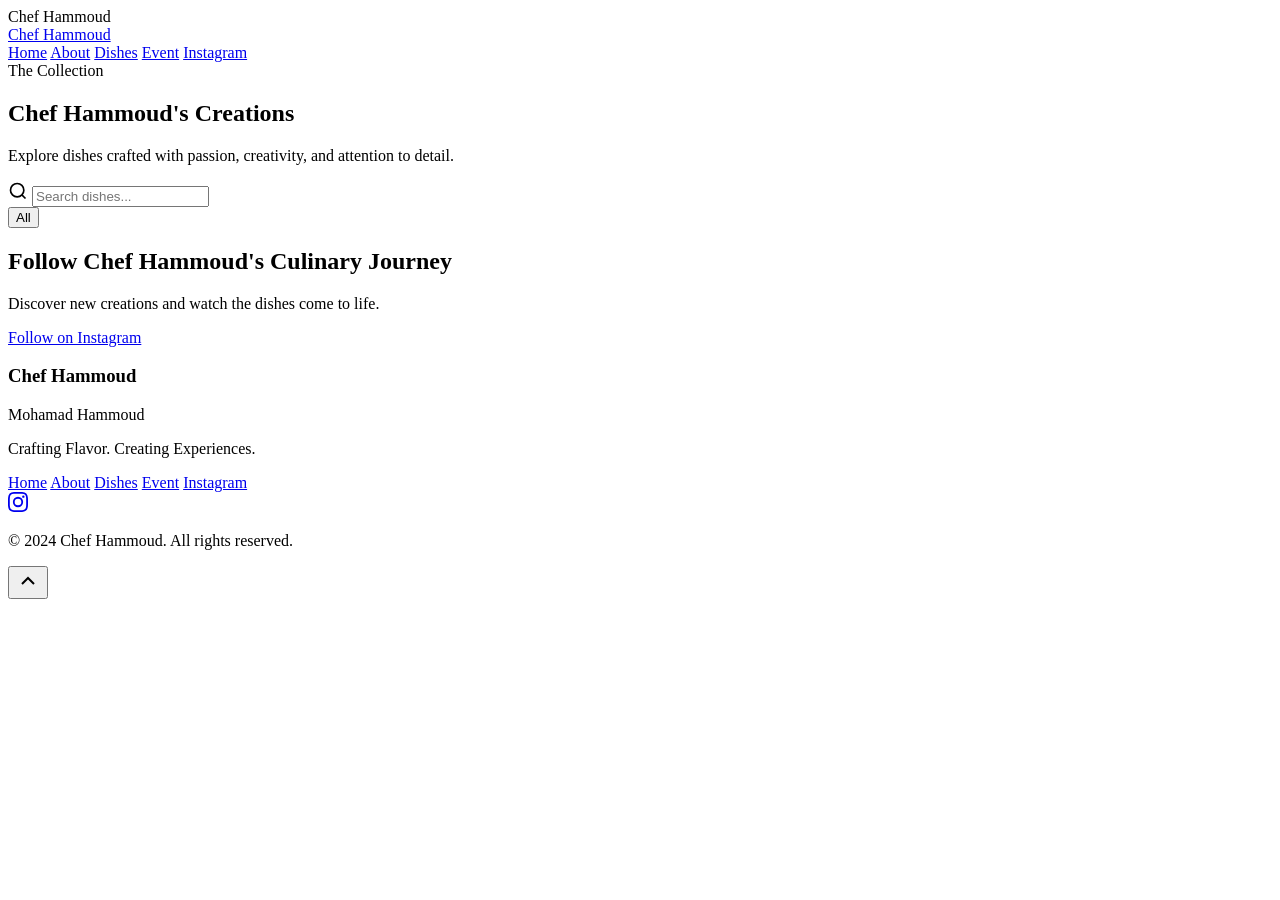
==== dishes.html @ 19f7e89e "Add files via upload" ====
<!DOCTYPE html>
<html lang="en">
<head>
    <meta charset="utf-8">
    <meta name="viewport" content="width=device-width, initial-scale=1.0">
    <title>Dishes | Chef Hammoud</title>
    <meta name="description" content="Explore the culinary creations of Chef Mohamad Hammoud. Dishes crafted with passion, creativity, and attention to detail.">
    
    <!-- Google Fonts -->
    <link rel="preconnect" href="https://fonts.googleapis.com">
    <link rel="preconnect" href="https://fonts.gstatic.com" crossorigin>
    <link href="https://fonts.googleapis.com/css2?family=Inter:wght@300;400;500;600&family=Playfair+Display:wght@400;500;600;700&display=swap" rel="stylesheet">
    
    <!-- Stylesheet -->
    <link rel="stylesheet" href="css/style.css">
</head>
<body data-page="dishes">

    <!-- Loading Screen -->
    <div class="loading-screen" id="loading-screen">
        <div class="loader">
            <span class="loader-text">Chef Hammoud</span>
            <div class="loader-line"></div>
        </div>
    </div>

    <!-- Navigation -->
    <nav class="navbar" id="navbar">
        <div class="nav-container">
            <a href="index.html" class="nav-logo">Chef Hammoud</a>
            <div class="nav-menu" id="nav-menu">
                <a href="index.html" class="nav-link">Home</a>
                <a href="index.html#about" class="nav-link">About</a>
                <a href="dishes.html" class="nav-link active">Dishes</a>
                <a href="index.html#event" class="nav-link">Event</a>
                <a href="https://instagram.com/chef_hammoud" target="_blank" rel="noopener noreferrer" class="nav-link">Instagram</a>
            </div>
            <div class="hamburger" id="hamburger" aria-label="Toggle Navigation">
                <span></span>
                <span></span>
                <span></span>
            </div>
        </div>
    </nav>

    <!-- Dishes Hero -->
    <section class="dishes-hero" style="background-image: url('images/dish2.jpg')">
        <div class="hero-overlay"></div>
        <div class="hero-content">
            <span class="hero-label reveal">The Collection</span>
            <h1 class="hero-title reveal delay-1">Chef Hammoud's Creations</h1>
            <p class="hero-subtitle reveal delay-2">Explore dishes crafted with passion, creativity, and attention to detail.</p>
        </div>
    </section>

    <!-- Search + Filter + Dishes Grid -->
    <section class="section dishes-page-section">
        <div class="container">
            <!-- Search -->
            <div class="search-container reveal">
                <div class="search-wrapper">
                    <svg class="search-icon" viewBox="0 0 24 24" width="20" height="20" fill="none" stroke="currentColor" stroke-width="2" aria-hidden="true">
                        <circle cx="11" cy="11" r="8"/>
                        <path d="m21 21-4.35-4.35"/>
                    </svg>
                    <input type="text" class="search-input" id="dishes-search" placeholder="Search dishes..." autocomplete="off">
                </div>
                <div class="search-results" id="dishes-search-results"></div>
            </div>

            <!-- Category Filters -->
            <div class="category-filters reveal" id="category-filters">
                <button class="filter-btn active" data-category="all">All</button>
                <!-- Other filter buttons generated by JS based on available categories -->
            </div>

            <!-- Dishes Grid -->
            <div class="dishes-grid" id="all-dishes-grid">
                <!-- Dynamically generated by JS -->
            </div>

            <!-- No Results -->
            <div class="no-results" id="no-results" style="display: none;">
                <h3>No dishes found</h3>
                <p>Try a different search term or category.</p>
            </div>
        </div>
    </section>

    <!-- CTA Section -->
    <section class="section cta-section">
        <div class="container">
            <div class="cta-banner reveal">
                <h2 class="cta-title">Follow Chef Hammoud's Culinary Journey</h2>
                <p class="cta-subtitle">Discover new creations and watch the dishes come to life.</p>
                <a href="https://instagram.com/chef_hammoud" target="_blank" rel="noopener noreferrer" class="btn btn-dark">Follow on Instagram</a>
            </div>
        </div>
    </section>

    <!-- Footer -->
    <footer class="footer">
        <div class="container">
            <div class="footer-content">
                <div class="footer-brand">
                    <h3 class="footer-logo">Chef Hammoud</h3>
                    <p class="footer-name">Mohamad Hammoud</p>
                    <p class="footer-tagline">Crafting Flavor. Creating Experiences.</p>
                </div>
                <nav class="footer-nav">
                    <a href="index.html">Home</a>
                    <a href="index.html#about">About</a>
                    <a href="dishes.html">Dishes</a>
                    <a href="index.html#event">Event</a>
                    <a href="https://instagram.com/chef_hammoud" target="_blank" rel="noopener noreferrer">Instagram</a>
                </nav>
                <div class="footer-social">
                    <a href="https://instagram.com/chef_hammoud" target="_blank" rel="noopener noreferrer" class="social-link" aria-label="Instagram">
                        <svg viewBox="0 0 24 24" width="20" height="20" fill="currentColor"><path d="M12 2.163c3.204 0 3.584.012 4.85.07 3.252.148 4.771 1.691 4.919 4.919.058 1.265.069 1.645.069 4.849 0 3.205-.012 3.584-.069 4.849-.149 3.225-1.664 4.771-4.919 4.919-1.266.058-1.644.07-4.85.07-3.204 0-3.584-.012-4.849-.07-3.26-.149-4.771-1.699-4.919-4.92-.058-1.265-.07-1.644-.07-4.849 0-3.204.013-3.583.07-4.849.149-3.227 1.664-4.771 4.919-4.919 1.266-.057 1.645-.069 4.849-.069zM12 0C8.741 0 8.333.014 7.053.072 2.695.272.273 2.69.073 7.052.014 8.333 0 8.741 0 12c0 3.259.014 3.668.072 4.948.2 4.358 2.618 6.78 6.98 6.98C8.333 23.986 8.741 24 12 24c3.259 0 3.668-.014 4.948-.072 4.354-.2 6.782-2.618 6.979-6.98.059-1.28.073-1.689.073-4.948 0-3.259-.014-3.667-.072-4.947-.196-4.354-2.617-6.78-6.979-6.98C15.668.014 15.259 0 12 0zm0 5.838a6.162 6.162 0 100 12.324 6.162 6.162 0 000-12.324zM12 16a4 4 0 110-8 4 4 0 010 8zm6.406-11.845a1.44 1.44 0 100 2.881 1.44 1.44 0 000-2.881z"/></svg>
                    </a>
                </div>
            </div>
            <div class="footer-bottom">
                <p>&copy; 2024 Chef Hammoud. All rights reserved.</p>
            </div>
        </div>
    </footer>

    <!-- Back to Top -->
    <button class="back-to-top" id="back-to-top" aria-label="Back to top">
        <svg viewBox="0 0 24 24" width="24" height="24" fill="none" stroke="currentColor" stroke-width="2"><path d="M18 15l-6-6-6 6"/></svg>
    </button>

    <script src="js/script.js"></script>
</body>
</html>
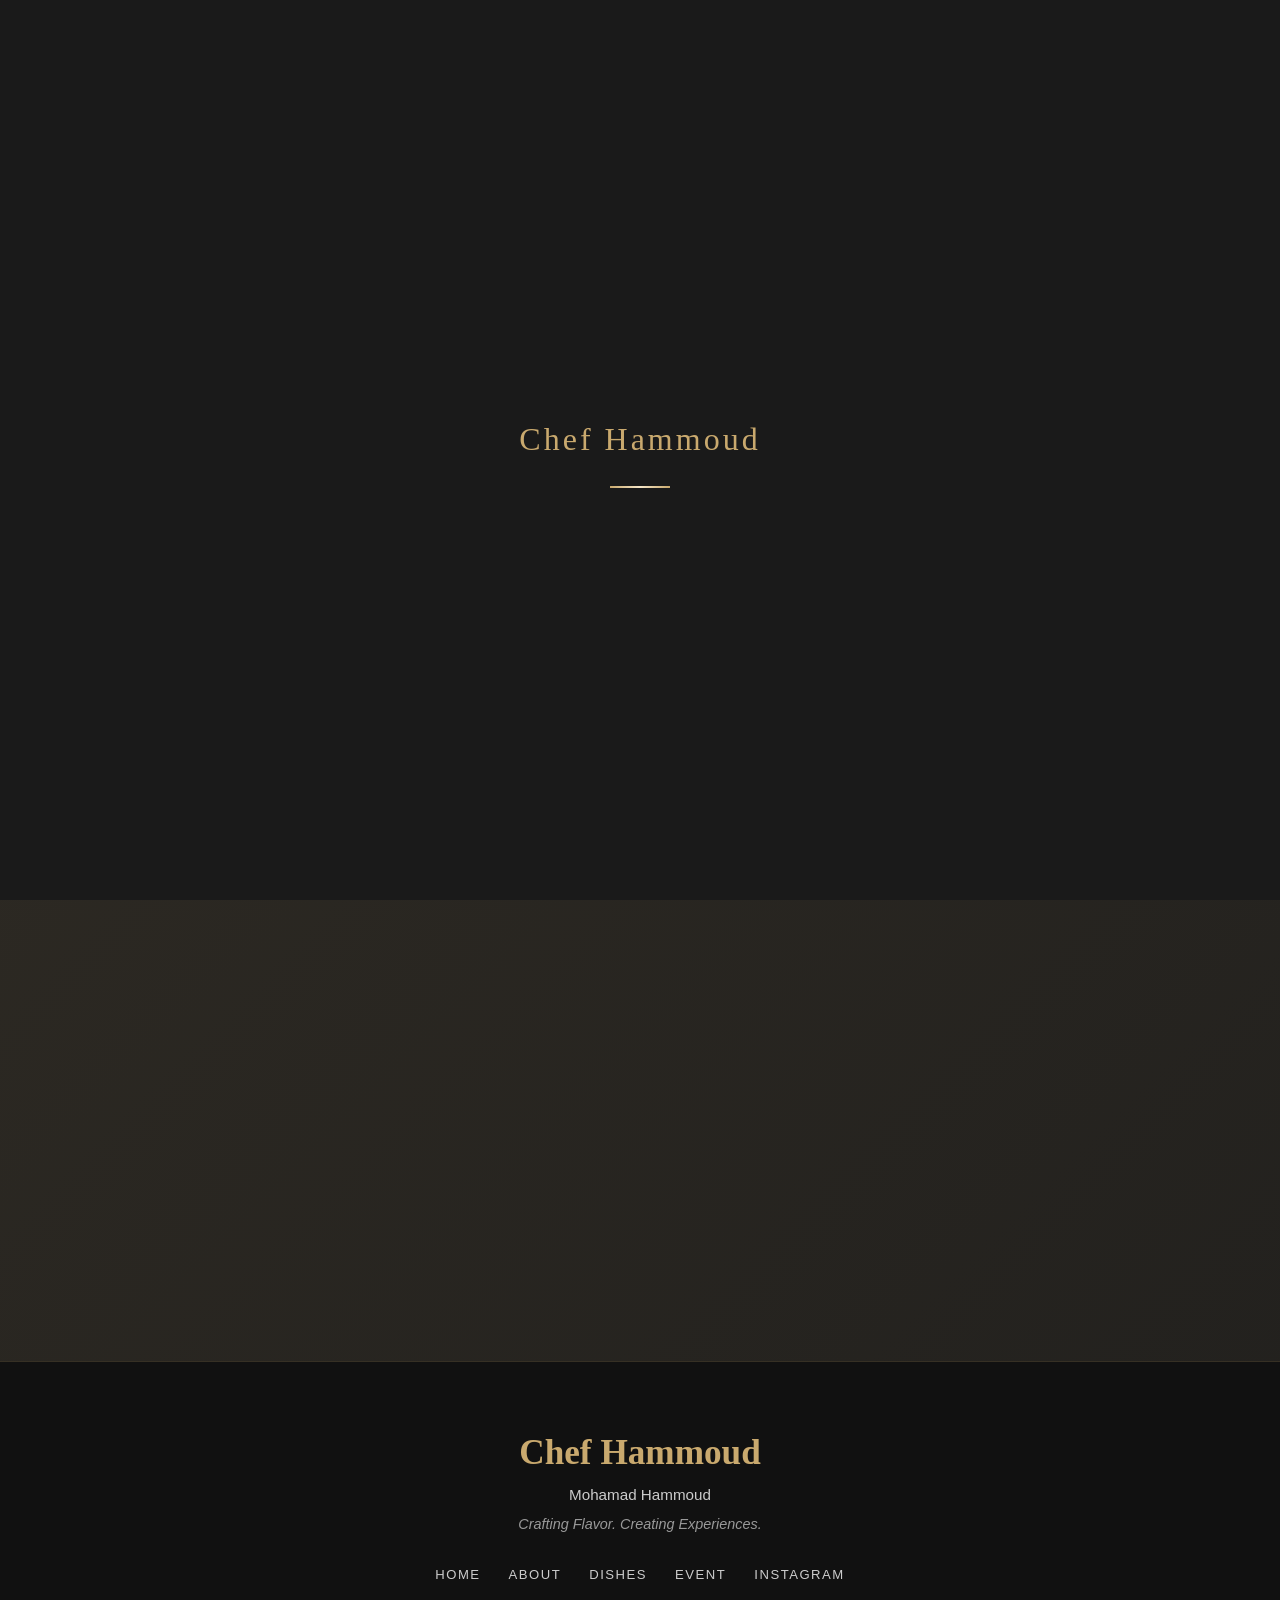
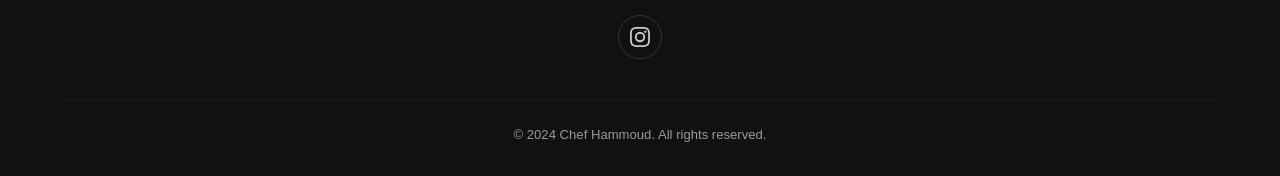
==== commit f685ac77: "Update dishes.html" ====
--- a/dishes.html
+++ b/dishes.html
@@ -12,7 +12,7 @@
     <link href="https://fonts.googleapis.com/css2?family=Inter:wght@300;400;500;600&family=Playfair+Display:wght@400;500;600;700&display=swap" rel="stylesheet">
     
     <!-- Stylesheet -->
-    <link rel="stylesheet" href="css/style.css">
+    <link rel="stylesheet" href="style.css">
 </head>
 <body data-page="dishes">
 
--- a/style.css
+++ b/style.css
@@ -0,0 +1,1733 @@
+/* ==========================================================================
+   Chef Hammoud — Premium Personal Chef Website
+   ========================================================================== */
+
+/* --------------------------------------------------------------------------
+   0. Custom Properties
+   -------------------------------------------------------------------------- */
+:root {
+  --color-primary-dark: #1a1a1a;
+  --color-secondary-dark: #2d2d2d;
+  --color-darker: #111111;
+  --color-accent-gold: #c9a96e;
+  --color-accent-gold-hover: #d4b87a;
+  --color-light-gold: #f5e6c8;
+  --color-white: #ffffff;
+  --color-off-white: #f8f5f0;
+  --color-text-gray: #999999;
+  --color-light-text: #cccccc;
+  --font-heading: 'Playfair Display', Georgia, serif;
+  --font-body: 'Inter', -apple-system, sans-serif;
+  --transition-fast: 0.3s ease;
+  --transition-medium: 0.4s ease;
+  --transition-slow: 0.6s cubic-bezier(0.25, 1, 0.5, 1);
+  --transition-bounce: 0.5s cubic-bezier(0.68, -0.55, 0.265, 1.55);
+  --shadow-sm: 0 4px 6px rgba(0, 0, 0, 0.3);
+  --shadow-md: 0 10px 25px rgba(0, 0, 0, 0.4);
+  --shadow-lg: 0 20px 40px rgba(0, 0, 0, 0.6);
+  --shadow-gold: 0 0 20px rgba(201, 169, 110, 0.25);
+  --shadow-gold-hover: 0 0 30px rgba(201, 169, 110, 0.4);
+  --container-width: 1200px;
+  --header-height: 90px;
+  --border-radius-sm: 8px;
+  --border-radius-md: 16px;
+  --border-radius-lg: 24px;
+  --z-dropdown: 100;
+  --z-header: 1000;
+  --z-modal: 2000;
+  --z-loader: 9999;
+}
+
+/* --------------------------------------------------------------------------
+   1. Reset & Base
+   -------------------------------------------------------------------------- */
+*, *::before, *::after {
+  box-sizing: border-box;
+  margin: 0;
+  padding: 0;
+}
+
+html {
+  scroll-behavior: smooth;
+  font-size: 16px;
+}
+
+body {
+  font-family: var(--font-body);
+  background-color: var(--color-primary-dark);
+  color: var(--color-light-text);
+  line-height: 1.7;
+  overflow-x: hidden;
+  -webkit-font-smoothing: antialiased;
+  -moz-osx-font-smoothing: grayscale;
+}
+
+body.modal-open {
+  overflow: hidden;
+}
+
+::-webkit-scrollbar { width: 8px; }
+::-webkit-scrollbar-track { background: var(--color-primary-dark); }
+::-webkit-scrollbar-thumb { background: var(--color-accent-gold); border-radius: 4px; }
+::-webkit-scrollbar-thumb:hover { background: var(--color-accent-gold-hover); }
+
+::selection {
+  background-color: var(--color-accent-gold);
+  color: var(--color-primary-dark);
+}
+
+h1, h2, h3, h4, h5, h6 {
+  font-family: var(--font-heading);
+  color: var(--color-white);
+  font-weight: 600;
+  line-height: 1.2;
+}
+
+a {
+  text-decoration: none;
+  color: inherit;
+  transition: color var(--transition-fast);
+}
+
+img {
+  max-width: 100%;
+  height: auto;
+  display: block;
+}
+
+button {
+  cursor: pointer;
+  border: none;
+  background: none;
+  font-family: inherit;
+}
+
+ul { list-style: none; }
+
+/* --------------------------------------------------------------------------
+   2. Utility
+   -------------------------------------------------------------------------- */
+.container {
+  width: 100%;
+  max-width: var(--container-width);
+  margin: 0 auto;
+  padding: 0 24px;
+}
+
+.text-center { text-align: center; }
+.gold-text { color: var(--color-accent-gold) !important; }
+
+/* --------------------------------------------------------------------------
+   3. Loading Screen
+   -------------------------------------------------------------------------- */
+.loading-screen {
+  position: fixed;
+  inset: 0;
+  background-color: var(--color-primary-dark);
+  z-index: var(--z-loader);
+  display: flex;
+  justify-content: center;
+  align-items: center;
+  flex-direction: column;
+  transition: opacity 0.6s ease, visibility 0.6s ease;
+}
+
+body.loaded .loading-screen {
+  opacity: 0;
+  visibility: hidden;
+  pointer-events: none;
+}
+
+.loader {
+  text-align: center;
+}
+
+.loader-text {
+  font-family: var(--font-heading);
+  font-size: 2rem;
+  color: var(--color-accent-gold);
+  letter-spacing: 3px;
+  display: block;
+  margin-bottom: 20px;
+  animation: fadeIn 1s ease;
+}
+
+.loader-line {
+  width: 60px;
+  height: 2px;
+  background: var(--color-accent-gold);
+  margin: 0 auto;
+  position: relative;
+  overflow: hidden;
+}
+
+.loader-line::after {
+  content: '';
+  position: absolute;
+  inset: 0;
+  background: linear-gradient(90deg, transparent, var(--color-light-gold), transparent);
+  animation: shimmer 1.5s ease infinite;
+}
+
+/* --------------------------------------------------------------------------
+   4. Buttons
+   -------------------------------------------------------------------------- */
+.btn {
+  display: inline-flex;
+  align-items: center;
+  justify-content: center;
+  padding: 15px 36px;
+  font-size: 0.85rem;
+  font-weight: 600;
+  letter-spacing: 1.5px;
+  text-transform: uppercase;
+  border-radius: 4px;
+  transition: all var(--transition-fast);
+  position: relative;
+  cursor: pointer;
+  border: none;
+}
+
+.btn-primary {
+  background-color: var(--color-accent-gold);
+  color: var(--color-primary-dark);
+}
+.btn-primary:hover {
+  background-color: var(--color-accent-gold-hover);
+  transform: translateY(-3px);
+  box-shadow: var(--shadow-gold-hover);
+}
+
+.btn-secondary {
+  background-color: transparent;
+  color: var(--color-accent-gold);
+  border: 1.5px solid var(--color-accent-gold);
+}
+.btn-secondary:hover {
+  background-color: var(--color-accent-gold);
+  color: var(--color-primary-dark);
+  transform: translateY(-3px);
+  box-shadow: var(--shadow-gold-hover);
+}
+
+.btn-dark {
+  background-color: var(--color-primary-dark);
+  color: var(--color-accent-gold);
+  border: 1px solid var(--color-accent-gold);
+}
+.btn-dark:hover {
+  background-color: var(--color-accent-gold);
+  color: var(--color-primary-dark);
+  transform: translateY(-3px);
+}
+
+.btn-large {
+  padding: 18px 44px;
+  font-size: 0.9rem;
+}
+
+.btn-event {
+  background-color: var(--color-accent-gold);
+  color: var(--color-primary-dark);
+  padding: 18px 48px;
+  font-size: 0.95rem;
+  font-weight: 700;
+  letter-spacing: 2px;
+  animation: glowPulse 3s infinite;
+}
+.btn-event:hover {
+  background-color: var(--color-light-gold);
+  transform: translateY(-3px) scale(1.02);
+}
+
+.btn-view-dish {
+  background: transparent;
+  color: var(--color-accent-gold);
+  border: 1px solid rgba(201, 169, 110, 0.3);
+  padding: 10px 24px;
+  font-size: 0.8rem;
+  font-weight: 500;
+  letter-spacing: 1px;
+  text-transform: uppercase;
+  border-radius: 4px;
+  cursor: pointer;
+  transition: all var(--transition-fast);
+  font-family: var(--font-body);
+}
+.btn-view-dish:hover {
+  background: var(--color-accent-gold);
+  color: var(--color-primary-dark);
+  border-color: var(--color-accent-gold);
+}
+
+.btn-instagram-reel {
+  display: inline-flex;
+  align-items: center;
+  gap: 10px;
+  background: linear-gradient(45deg, #f09433 0%, #e6683c 25%, #dc2743 50%, #cc2366 75%, #bc1888 100%);
+  color: var(--color-white);
+  padding: 16px 32px;
+  font-size: 0.9rem;
+  font-weight: 600;
+  letter-spacing: 1px;
+  text-transform: uppercase;
+  border-radius: 6px;
+  transition: all var(--transition-fast);
+  text-decoration: none;
+}
+.btn-instagram-reel:hover {
+  transform: translateY(-3px);
+  box-shadow: 0 8px 25px rgba(220, 39, 67, 0.4);
+  color: var(--color-white);
+}
+.btn-instagram-reel svg {
+  flex-shrink: 0;
+}
+
+/* --------------------------------------------------------------------------
+   5. Navigation
+   -------------------------------------------------------------------------- */
+.navbar {
+  position: fixed;
+  top: 0;
+  left: 0;
+  width: 100%;
+  height: var(--header-height);
+  z-index: var(--z-header);
+  display: flex;
+  align-items: center;
+  background-color: transparent;
+  transition: all var(--transition-fast);
+}
+
+.navbar.scrolled {
+  background-color: rgba(26, 26, 26, 0.95);
+  backdrop-filter: blur(12px);
+  -webkit-backdrop-filter: blur(12px);
+  box-shadow: 0 2px 20px rgba(0, 0, 0, 0.3);
+  height: 75px;
+}
+
+.nav-container {
+  width: 100%;
+  max-width: var(--container-width);
+  margin: 0 auto;
+  padding: 0 24px;
+  display: flex;
+  justify-content: space-between;
+  align-items: center;
+}
+
+.nav-logo {
+  font-family: var(--font-heading);
+  font-size: 1.6rem;
+  color: var(--color-accent-gold);
+  font-weight: 700;
+  letter-spacing: 1px;
+  white-space: nowrap;
+}
+
+.nav-menu {
+  display: flex;
+  gap: 32px;
+  align-items: center;
+}
+
+.nav-link {
+  color: var(--color-white);
+  font-size: 0.82rem;
+  text-transform: uppercase;
+  letter-spacing: 2px;
+  font-weight: 500;
+  position: relative;
+  padding: 4px 0;
+}
+
+.nav-link::after {
+  content: '';
+  position: absolute;
+  bottom: -2px;
+  left: 0;
+  width: 0;
+  height: 2px;
+  background-color: var(--color-accent-gold);
+  transition: width var(--transition-fast);
+}
+
+.nav-link:hover::after,
+.nav-link.active::after {
+  width: 100%;
+}
+
+.nav-link:hover,
+.nav-link.active {
+  color: var(--color-accent-gold);
+}
+
+/* Hamburger */
+.hamburger {
+  display: none;
+  flex-direction: column;
+  justify-content: space-between;
+  width: 28px;
+  height: 20px;
+  cursor: pointer;
+  z-index: calc(var(--z-header) + 2);
+}
+
+.hamburger span {
+  display: block;
+  height: 2px;
+  width: 100%;
+  background-color: var(--color-white);
+  transition: all var(--transition-fast);
+  border-radius: 2px;
+}
+
+.hamburger.active span:nth-child(1) {
+  transform: translateY(9px) rotate(45deg);
+  background-color: var(--color-accent-gold);
+}
+.hamburger.active span:nth-child(2) {
+  opacity: 0;
+  transform: scaleX(0);
+}
+.hamburger.active span:nth-child(3) {
+  transform: translateY(-9px) rotate(-45deg);
+  background-color: var(--color-accent-gold);
+}
+
+/* Mobile menu */
+.nav-menu.active {
+  display: flex;
+}
+
+/* --------------------------------------------------------------------------
+   6. Hero Section
+   -------------------------------------------------------------------------- */
+.hero,
+.dishes-hero {
+  position: relative;
+  display: flex;
+  align-items: center;
+  justify-content: center;
+  text-align: center;
+  background-size: cover;
+  background-position: center;
+  overflow: hidden;
+}
+
+.hero {
+  height: 100vh;
+  min-height: 650px;
+}
+
+.dishes-hero {
+  height: 55vh;
+  min-height: 400px;
+}
+
+.hero-overlay {
+  position: absolute;
+  inset: 0;
+  background: linear-gradient(
+    to bottom,
+    rgba(0, 0, 0, 0.45) 0%,
+    rgba(0, 0, 0, 0.55) 50%,
+    rgba(0, 0, 0, 0.8) 100%
+  );
+  z-index: 1;
+}
+
+.hero-content {
+  position: relative;
+  z-index: 2;
+  max-width: 820px;
+  padding: 0 24px;
+}
+
+.hero-label {
+  display: block;
+  color: var(--color-accent-gold);
+  font-size: 0.9rem;
+  text-transform: uppercase;
+  letter-spacing: 4px;
+  font-weight: 500;
+  margin-bottom: 16px;
+}
+
+.hero-title {
+  font-size: clamp(2.8rem, 7vw, 5.5rem);
+  color: var(--color-accent-gold);
+  letter-spacing: 4px;
+  margin-bottom: 12px;
+  text-transform: uppercase;
+  line-height: 1.1;
+}
+
+.hero-subtitle {
+  font-size: clamp(1.1rem, 2.5vw, 1.6rem);
+  color: rgba(255, 255, 255, 0.9);
+  margin-bottom: 12px;
+  font-weight: 300;
+  letter-spacing: 1px;
+}
+
+.hero-divider {
+  width: 60px;
+  height: 2px;
+  background: var(--color-accent-gold);
+  margin: 20px auto;
+}
+
+.hero-tagline {
+  font-family: var(--font-heading);
+  font-style: italic;
+  color: var(--color-light-gold);
+  font-size: 1.15rem;
+  margin-bottom: 16px;
+  opacity: 1;
+  transition: opacity 0.5s ease;
+}
+
+.hero-tagline.fade-out {
+  opacity: 0;
+}
+
+.hero-description {
+  color: rgba(255, 255, 255, 0.7);
+  margin-bottom: 36px;
+  font-size: 1rem;
+  max-width: 560px;
+  margin-left: auto;
+  margin-right: auto;
+  line-height: 1.8;
+}
+
+.hero-buttons {
+  display: flex;
+  gap: 20px;
+  justify-content: center;
+  flex-wrap: wrap;
+}
+
+/* Scroll Indicator */
+.scroll-indicator {
+  position: absolute;
+  bottom: 36px;
+  left: 50%;
+  transform: translateX(-50%);
+  z-index: 2;
+  text-align: center;
+  color: rgba(255, 255, 255, 0.6);
+  animation: bounce 2.5s infinite;
+}
+
+.scroll-indicator span {
+  display: block;
+  font-size: 0.7rem;
+  text-transform: uppercase;
+  letter-spacing: 3px;
+  margin-bottom: 8px;
+}
+
+.scroll-arrow {
+  width: 20px;
+  height: 20px;
+  margin: 0 auto;
+  border-right: 2px solid var(--color-accent-gold);
+  border-bottom: 2px solid var(--color-accent-gold);
+  transform: rotate(45deg);
+}
+
+/* --------------------------------------------------------------------------
+   7. Sections
+   -------------------------------------------------------------------------- */
+.section {
+  padding: 100px 0;
+  position: relative;
+}
+
+.section-header {
+  text-align: center;
+  margin-bottom: 60px;
+}
+
+.section-label {
+  display: block;
+  color: var(--color-accent-gold);
+  font-size: 0.82rem;
+  text-transform: uppercase;
+  letter-spacing: 3px;
+  font-weight: 600;
+  margin-bottom: 16px;
+}
+
+.section-title {
+  font-size: clamp(2.2rem, 4.5vw, 3.2rem);
+  color: var(--color-white);
+  margin-bottom: 16px;
+}
+
+.section-title.left-align {
+  text-align: left;
+}
+
+.section-subtitle {
+  color: var(--color-text-gray);
+  font-size: 1.05rem;
+  max-width: 550px;
+  margin: 0 auto;
+  line-height: 1.7;
+}
+
+.section-divider {
+  width: 50px;
+  height: 2px;
+  background: var(--color-accent-gold);
+  margin: 24px auto 0;
+}
+
+.section-cta {
+  text-align: center;
+  margin-top: 60px;
+}
+
+.section-cta .cta-text {
+  color: var(--color-text-gray);
+  font-size: 1.1rem;
+  margin-bottom: 24px;
+  font-style: italic;
+}
+
+/* --------------------------------------------------------------------------
+   8. Dish Cards
+   -------------------------------------------------------------------------- */
+.dishes-grid {
+  display: grid;
+  grid-template-columns: repeat(3, 1fr);
+  gap: 32px;
+  transition: opacity 0.3s ease;
+}
+
+.dish-card {
+  background-color: var(--color-secondary-dark);
+  border-radius: var(--border-radius-md);
+  overflow: hidden;
+  box-shadow: var(--shadow-sm);
+  transition: transform var(--transition-slow), box-shadow var(--transition-slow);
+  cursor: pointer;
+  position: relative;
+}
+
+.dish-card::after {
+  content: '';
+  position: absolute;
+  inset: 0;
+  border: 1px solid transparent;
+  border-radius: var(--border-radius-md);
+  transition: border-color var(--transition-medium);
+  pointer-events: none;
+}
+
+.dish-card:hover {
+  transform: translateY(-10px);
+  box-shadow: var(--shadow-md);
+}
+
+.dish-card:hover::after {
+  border-color: rgba(201, 169, 110, 0.3);
+}
+
+.dish-card-image {
+  position: relative;
+  aspect-ratio: 4 / 3;
+  overflow: hidden;
+}
+
+.dish-card-image img {
+  width: 100%;
+  height: 100%;
+  object-fit: cover;
+  transition: transform 0.7s ease;
+}
+
+.dish-card:hover .dish-card-image img {
+  transform: scale(1.12);
+}
+
+.dish-card-overlay {
+  position: absolute;
+  inset: 0;
+  background: linear-gradient(to top, rgba(0, 0, 0, 0.85) 0%, transparent 60%);
+  display: flex;
+  align-items: flex-end;
+  justify-content: center;
+  padding-bottom: 28px;
+  opacity: 0;
+  transition: opacity var(--transition-medium);
+}
+
+.dish-card:hover .dish-card-overlay {
+  opacity: 1;
+}
+
+.overlay-text {
+  color: var(--color-white);
+  font-family: var(--font-heading);
+  font-size: 1.1rem;
+  letter-spacing: 2px;
+  transform: translateY(16px);
+  transition: transform var(--transition-medium);
+}
+
+.dish-card:hover .overlay-text {
+  transform: translateY(0);
+}
+
+.dish-card-body {
+  padding: 28px;
+}
+
+.dish-category {
+  display: inline-block;
+  background-color: rgba(201, 169, 110, 0.12);
+  color: var(--color-accent-gold);
+  padding: 5px 14px;
+  border-radius: 20px;
+  font-size: 0.72rem;
+  text-transform: uppercase;
+  letter-spacing: 1.5px;
+  font-weight: 600;
+  margin-bottom: 14px;
+}
+
+.dish-name {
+  font-size: 1.35rem;
+  margin-bottom: 12px;
+  line-height: 1.3;
+}
+
+.dish-description {
+  color: var(--color-text-gray);
+  font-size: 0.9rem;
+  margin-bottom: 20px;
+  line-height: 1.6;
+  display: -webkit-box;
+  -webkit-line-clamp: 3;
+  -webkit-box-orient: vertical;
+  overflow: hidden;
+}
+
+/* --------------------------------------------------------------------------
+   9. Search
+   -------------------------------------------------------------------------- */
+.search-section {
+  background-color: var(--color-secondary-dark);
+}
+
+.search-container {
+  max-width: 600px;
+  margin: 0 auto;
+  position: relative;
+}
+
+.search-wrapper {
+  position: relative;
+}
+
+.search-icon {
+  position: absolute;
+  left: 24px;
+  top: 50%;
+  transform: translateY(-50%);
+  color: var(--color-text-gray);
+  z-index: 2;
+  transition: color var(--transition-fast);
+  pointer-events: none;
+}
+
+.search-input {
+  width: 100%;
+  background-color: var(--color-primary-dark);
+  border: 1.5px solid rgba(255, 255, 255, 0.08);
+  color: var(--color-white);
+  padding: 20px 24px 20px 58px;
+  border-radius: 50px;
+  font-size: 1rem;
+  font-family: var(--font-body);
+  transition: border-color var(--transition-fast), box-shadow var(--transition-fast);
+  outline: none;
+}
+
+.search-input::placeholder {
+  color: var(--color-text-gray);
+}
+
+.search-input:focus {
+  border-color: var(--color-accent-gold);
+  box-shadow: 0 0 20px rgba(201, 169, 110, 0.12);
+}
+
+.search-input:focus ~ .search-icon {
+  color: var(--color-accent-gold);
+}
+
+/* Search Results */
+.search-results {
+  position: absolute;
+  top: calc(100% + 10px);
+  left: 0;
+  width: 100%;
+  background-color: var(--color-secondary-dark);
+  border-radius: var(--border-radius-md);
+  box-shadow: var(--shadow-lg);
+  overflow: hidden;
+  opacity: 0;
+  visibility: hidden;
+  transform: translateY(8px);
+  transition: all var(--transition-fast);
+  z-index: var(--z-dropdown);
+  max-height: 320px;
+  overflow-y: auto;
+}
+
+.search-results.active {
+  opacity: 1;
+  visibility: visible;
+  transform: translateY(0);
+}
+
+.search-result-item {
+  display: flex;
+  align-items: center;
+  padding: 14px 20px;
+  gap: 14px;
+  border-bottom: 1px solid rgba(255, 255, 255, 0.04);
+  cursor: pointer;
+  transition: background-color var(--transition-fast);
+}
+
+.search-result-item:last-child {
+  border-bottom: none;
+}
+
+.search-result-item:hover {
+  background-color: rgba(201, 169, 110, 0.1);
+}
+
+.search-result-item img {
+  width: 48px;
+  height: 48px;
+  border-radius: var(--border-radius-sm);
+  object-fit: cover;
+  flex-shrink: 0;
+}
+
+.search-result-info h4 {
+  font-family: var(--font-heading);
+  font-size: 0.95rem;
+  color: var(--color-white);
+  margin-bottom: 3px;
+}
+
+.search-result-info span {
+  font-size: 0.75rem;
+  color: var(--color-accent-gold);
+  text-transform: uppercase;
+  letter-spacing: 1px;
+}
+
+.search-no-results {
+  padding: 24px;
+  text-align: center;
+  color: var(--color-text-gray);
+  font-size: 0.95rem;
+}
+
+/* --------------------------------------------------------------------------
+   10. About Section
+   -------------------------------------------------------------------------- */
+.about-section {
+  background-color: var(--color-secondary-dark);
+}
+
+.about-grid {
+  display: grid;
+  grid-template-columns: 1fr 1fr;
+  gap: 64px;
+  align-items: center;
+}
+
+.about-image-wrapper {
+  position: relative;
+  border-radius: var(--border-radius-lg);
+  overflow: hidden;
+  box-shadow: var(--shadow-lg);
+}
+
+.about-image-wrapper img {
+  width: 100%;
+  height: auto;
+  display: block;
+  transition: transform var(--transition-slow);
+}
+
+.about-image-wrapper:hover img {
+  transform: scale(1.03);
+}
+
+.about-image-accent {
+  position: absolute;
+  top: -15px;
+  left: -15px;
+  right: 15px;
+  bottom: 15px;
+  border: 2px solid rgba(201, 169, 110, 0.3);
+  border-radius: var(--border-radius-lg);
+  z-index: -1;
+  transition: transform var(--transition-slow);
+}
+
+.about-image-wrapper:hover .about-image-accent {
+  transform: translate(-5px, -5px);
+}
+
+.about-content .section-label {
+  text-align: left;
+}
+
+.about-divider {
+  width: 50px;
+  height: 2px;
+  background: var(--color-accent-gold);
+  margin: 20px 0;
+}
+
+.about-text {
+  color: var(--color-light-text);
+  font-size: 1rem;
+  margin-bottom: 20px;
+  line-height: 1.8;
+}
+
+.about-quote {
+  font-family: var(--font-heading);
+  font-style: italic;
+  color: var(--color-accent-gold);
+  font-size: 1.15rem;
+  padding: 20px 0 20px 24px;
+  border-left: 3px solid var(--color-accent-gold);
+  margin-bottom: 30px;
+  line-height: 1.6;
+}
+
+/* --------------------------------------------------------------------------
+   11. Event Section
+   -------------------------------------------------------------------------- */
+.event-section {
+  position: relative;
+  min-height: 550px;
+  display: flex;
+  align-items: center;
+  text-align: center;
+  background-size: cover;
+  background-position: center;
+  background-attachment: fixed;
+  overflow: hidden;
+}
+
+.event-overlay {
+  position: absolute;
+  inset: 0;
+  background: linear-gradient(
+    135deg,
+    rgba(0, 0, 0, 0.82) 0%,
+    rgba(0, 0, 0, 0.65) 100%
+  );
+  z-index: 1;
+}
+
+.event-content {
+  position: relative;
+  z-index: 2;
+  max-width: 750px;
+  margin: 0 auto;
+}
+
+.event-badge {
+  display: inline-block;
+  background-color: var(--color-accent-gold);
+  color: var(--color-primary-dark);
+  padding: 8px 20px;
+  border-radius: 30px;
+  font-size: 0.75rem;
+  font-weight: 700;
+  text-transform: uppercase;
+  letter-spacing: 3px;
+  margin-bottom: 28px;
+  animation: pulse 2s infinite;
+}
+
+.event-title {
+  font-size: clamp(2.2rem, 5vw, 3.5rem);
+  margin-bottom: 16px;
+  color: var(--color-white);
+}
+
+.event-divider {
+  width: 50px;
+  height: 2px;
+  background: var(--color-accent-gold);
+  margin: 20px auto;
+}
+
+.event-details {
+  display: flex;
+  justify-content: center;
+  gap: 40px;
+  margin-bottom: 32px;
+  flex-wrap: wrap;
+}
+
+.event-detail {
+  display: flex;
+  align-items: center;
+  gap: 10px;
+  color: var(--color-light-gold);
+  font-size: 1.05rem;
+}
+
+.event-detail svg {
+  color: var(--color-accent-gold);
+  stroke: var(--color-accent-gold);
+  flex-shrink: 0;
+}
+
+.event-description {
+  color: rgba(255, 255, 255, 0.75);
+  font-size: 1.05rem;
+  margin-bottom: 36px;
+  line-height: 1.8;
+  max-width: 600px;
+  margin-left: auto;
+  margin-right: auto;
+}
+
+/* --------------------------------------------------------------------------
+   12. Instagram Section
+   -------------------------------------------------------------------------- */
+.instagram-section {
+  background-color: var(--color-darker);
+}
+
+.instagram-grid {
+  display: grid;
+  grid-template-columns: repeat(4, 1fr);
+  gap: 12px;
+  margin-bottom: 50px;
+}
+
+.instagram-item {
+  position: relative;
+  aspect-ratio: 1;
+  overflow: hidden;
+  border-radius: var(--border-radius-sm);
+  cursor: pointer;
+}
+
+.instagram-item img {
+  width: 100%;
+  height: 100%;
+  object-fit: cover;
+  transition: transform var(--transition-slow);
+}
+
+.instagram-overlay {
+  position: absolute;
+  inset: 0;
+  background: rgba(26, 26, 26, 0.7);
+  display: flex;
+  justify-content: center;
+  align-items: center;
+  opacity: 0;
+  transition: opacity var(--transition-medium);
+}
+
+.instagram-item:hover img {
+  transform: scale(1.1);
+}
+
+.instagram-item:hover .instagram-overlay {
+  opacity: 1;
+}
+
+.instagram-overlay svg {
+  transform: scale(0.7);
+  transition: transform var(--transition-bounce);
+}
+
+.instagram-item:hover .instagram-overlay svg {
+  transform: scale(1);
+}
+
+.instagram-cta {
+  text-align: center;
+}
+
+/* --------------------------------------------------------------------------
+   13. CTA Section
+   -------------------------------------------------------------------------- */
+.cta-section {
+  background: linear-gradient(135deg, rgba(201, 169, 110, 0.1) 0%, rgba(201, 169, 110, 0.05) 100%);
+}
+
+.cta-banner {
+  background: linear-gradient(135deg, var(--color-accent-gold), var(--color-light-gold));
+  padding: 70px 48px;
+  border-radius: var(--border-radius-lg);
+  text-align: center;
+}
+
+.cta-title {
+  color: var(--color-primary-dark) !important;
+  font-size: clamp(1.8rem, 4vw, 2.6rem);
+  margin-bottom: 14px;
+}
+
+.cta-banner .cta-subtitle {
+  color: rgba(26, 26, 26, 0.75);
+  font-size: 1.1rem;
+  margin-bottom: 30px;
+}
+
+/* --------------------------------------------------------------------------
+   14. Footer
+   -------------------------------------------------------------------------- */
+.footer {
+  background-color: var(--color-darker);
+  border-top: 1px solid rgba(201, 169, 110, 0.2);
+  padding: 70px 0 30px;
+}
+
+.footer-content {
+  display: flex;
+  flex-direction: column;
+  align-items: center;
+  text-align: center;
+  gap: 28px;
+  margin-bottom: 40px;
+}
+
+.footer-brand {}
+
+.footer-logo {
+  font-family: var(--font-heading);
+  font-size: 2.2rem;
+  color: var(--color-accent-gold);
+  margin-bottom: 8px;
+}
+
+.footer-name {
+  color: var(--color-light-text);
+  font-size: 0.95rem;
+  margin-bottom: 4px;
+}
+
+.footer-tagline {
+  color: var(--color-text-gray);
+  font-style: italic;
+  font-size: 0.9rem;
+}
+
+.footer-nav {
+  display: flex;
+  gap: 28px;
+  flex-wrap: wrap;
+  justify-content: center;
+}
+
+.footer-nav a {
+  color: var(--color-light-text);
+  font-size: 0.82rem;
+  text-transform: uppercase;
+  letter-spacing: 1.5px;
+  transition: color var(--transition-fast);
+}
+
+.footer-nav a:hover {
+  color: var(--color-accent-gold);
+}
+
+.footer-social {
+  display: flex;
+  gap: 14px;
+  justify-content: center;
+}
+
+.social-link {
+  width: 44px;
+  height: 44px;
+  border-radius: 50%;
+  border: 1px solid rgba(255, 255, 255, 0.15);
+  display: flex;
+  align-items: center;
+  justify-content: center;
+  color: var(--color-light-text);
+  transition: all var(--transition-fast);
+}
+
+.social-link:hover {
+  border-color: var(--color-accent-gold);
+  background-color: var(--color-accent-gold);
+  color: var(--color-primary-dark);
+  transform: translateY(-3px);
+}
+
+.social-link svg {
+  fill: currentColor;
+}
+
+.footer-bottom {
+  border-top: 1px solid rgba(255, 255, 255, 0.05);
+  padding-top: 24px;
+  text-align: center;
+  color: var(--color-text-gray);
+  font-size: 0.82rem;
+}
+
+/* --------------------------------------------------------------------------
+   15. Dish Modal
+   -------------------------------------------------------------------------- */
+.dish-modal {
+  position: fixed;
+  inset: 0;
+  background-color: rgba(0, 0, 0, 0.92);
+  z-index: var(--z-modal);
+  display: flex;
+  justify-content: center;
+  align-items: center;
+  padding: 24px;
+  opacity: 0;
+  visibility: hidden;
+  transition: opacity var(--transition-medium), visibility var(--transition-medium);
+}
+
+.dish-modal.active {
+  opacity: 1;
+  visibility: visible;
+}
+
+.dish-modal-content {
+  background-color: var(--color-secondary-dark);
+  width: 100%;
+  max-width: 860px;
+  max-height: 90vh;
+  border-radius: var(--border-radius-md);
+  overflow-y: auto;
+  position: relative;
+  transform: scale(0.92) translateY(20px);
+  transition: transform var(--transition-bounce), opacity var(--transition-medium);
+  opacity: 0;
+}
+
+.dish-modal.active .dish-modal-content {
+  transform: scale(1) translateY(0);
+  opacity: 1;
+}
+
+.modal-close {
+  position: absolute;
+  top: 16px;
+  right: 16px;
+  width: 44px;
+  height: 44px;
+  background: rgba(0, 0, 0, 0.6);
+  backdrop-filter: blur(4px);
+  border-radius: 50%;
+  color: var(--color-accent-gold);
+  display: flex;
+  align-items: center;
+  justify-content: center;
+  font-size: 1.6rem;
+  z-index: 10;
+  transition: all var(--transition-fast);
+  cursor: pointer;
+  border: none;
+}
+
+.modal-close:hover {
+  background: var(--color-accent-gold);
+  color: var(--color-primary-dark);
+  transform: rotate(90deg);
+}
+
+.modal-image {
+  width: 100%;
+  overflow: hidden;
+}
+
+.modal-image img {
+  width: 100%;
+  height: 400px;
+  object-fit: cover;
+  display: block;
+}
+
+.modal-body {
+  padding: 40px;
+}
+
+.modal-body .dish-category {
+  margin-bottom: 16px;
+}
+
+.modal-dish-name {
+  font-size: clamp(1.8rem, 4vw, 2.5rem);
+  margin-bottom: 20px;
+}
+
+.modal-description {
+  color: var(--color-light-text);
+  font-size: 1.05rem;
+  line-height: 1.8;
+  margin-bottom: 20px;
+}
+
+.modal-chef {
+  color: var(--color-text-gray);
+  font-size: 0.95rem;
+  margin-bottom: 30px;
+  font-style: italic;
+}
+
+.modal-chef strong {
+  color: var(--color-accent-gold);
+  font-style: normal;
+}
+
+/* Modal scrollbar */
+.dish-modal-content::-webkit-scrollbar { width: 6px; }
+.dish-modal-content::-webkit-scrollbar-track { background: transparent; }
+.dish-modal-content::-webkit-scrollbar-thumb { background: rgba(201,169,110,0.3); border-radius: 3px; }
+
+/* --------------------------------------------------------------------------
+   16. Category Filters (Dishes Page)
+   -------------------------------------------------------------------------- */
+.dishes-page-section {
+  padding-top: 60px;
+}
+
+.category-filters {
+  display: flex;
+  justify-content: center;
+  gap: 12px;
+  margin: 40px 0 50px;
+  flex-wrap: wrap;
+}
+
+.filter-btn {
+  padding: 10px 26px;
+  border-radius: 30px;
+  border: 1px solid rgba(255, 255, 255, 0.15);
+  color: var(--color-light-text);
+  background: transparent;
+  transition: all var(--transition-fast);
+  font-size: 0.82rem;
+  text-transform: uppercase;
+  letter-spacing: 1.5px;
+  font-weight: 500;
+  cursor: pointer;
+  font-family: var(--font-body);
+  white-space: nowrap;
+}
+
+.filter-btn:hover,
+.filter-btn.active {
+  border-color: var(--color-accent-gold);
+  background-color: var(--color-accent-gold);
+  color: var(--color-primary-dark);
+}
+
+.no-results {
+  text-align: center;
+  padding: 60px 0;
+}
+
+.no-results h3 {
+  font-size: 1.5rem;
+  margin-bottom: 10px;
+  color: var(--color-white);
+}
+
+.no-results p {
+  color: var(--color-text-gray);
+}
+
+/* --------------------------------------------------------------------------
+   17. Back to Top
+   -------------------------------------------------------------------------- */
+.back-to-top {
+  position: fixed;
+  bottom: 30px;
+  right: 30px;
+  width: 48px;
+  height: 48px;
+  background: var(--color-accent-gold);
+  color: var(--color-primary-dark);
+  border-radius: 50%;
+  display: flex;
+  align-items: center;
+  justify-content: center;
+  z-index: 999;
+  opacity: 0;
+  visibility: hidden;
+  transform: translateY(20px);
+  transition: all var(--transition-fast);
+  box-shadow: var(--shadow-sm);
+}
+
+.back-to-top.visible {
+  opacity: 1;
+  visibility: visible;
+  transform: translateY(0);
+}
+
+.back-to-top:hover {
+  background: var(--color-accent-gold-hover);
+  transform: translateY(-4px);
+  box-shadow: var(--shadow-gold);
+}
+
+/* --------------------------------------------------------------------------
+   18. Scroll Reveal
+   -------------------------------------------------------------------------- */
+.reveal {
+  opacity: 0;
+  transform: translateY(30px);
+  transition: opacity 0.8s ease, transform 0.8s ease;
+}
+
+.reveal.active {
+  opacity: 1;
+  transform: translateY(0);
+}
+
+.delay-1 { transition-delay: 0.15s; }
+.delay-2 { transition-delay: 0.3s; }
+.delay-3 { transition-delay: 0.45s; }
+.delay-4 { transition-delay: 0.6s; }
+
+/* --------------------------------------------------------------------------
+   19. Keyframes
+   -------------------------------------------------------------------------- */
+@keyframes fadeIn {
+  from { opacity: 0; }
+  to { opacity: 1; }
+}
+
+@keyframes fadeInUp {
+  from { opacity: 0; transform: translateY(40px); }
+  to { opacity: 1; transform: translateY(0); }
+}
+
+@keyframes fadeInDown {
+  from { opacity: 0; transform: translateY(-40px); }
+  to { opacity: 1; transform: translateY(0); }
+}
+
+@keyframes scaleIn {
+  from { transform: scale(0.9); opacity: 0; }
+  to { transform: scale(1); opacity: 1; }
+}
+
+@keyframes pulse {
+  0% { transform: scale(1); box-shadow: 0 0 0 0 rgba(201, 169, 110, 0.5); }
+  70% { transform: scale(1.05); box-shadow: 0 0 0 12px rgba(201, 169, 110, 0); }
+  100% { transform: scale(1); box-shadow: 0 0 0 0 rgba(201, 169, 110, 0); }
+}
+
+@keyframes bounce {
+  0%, 20%, 50%, 80%, 100% { transform: translateX(-50%) translateY(0); }
+  40% { transform: translateX(-50%) translateY(-14px); }
+  60% { transform: translateX(-50%) translateY(-7px); }
+}
+
+@keyframes glowPulse {
+  0% { box-shadow: 0 0 8px rgba(201, 169, 110, 0.2); }
+  50% { box-shadow: 0 0 28px rgba(201, 169, 110, 0.5), 0 0 60px rgba(201, 169, 110, 0.2); }
+  100% { box-shadow: 0 0 8px rgba(201, 169, 110, 0.2); }
+}
+
+@keyframes shimmer {
+  0% { transform: translateX(-100%); }
+  100% { transform: translateX(100%); }
+}
+
+@keyframes float {
+  0%, 100% { transform: translateY(0); }
+  50% { transform: translateY(-10px); }
+}
+
+/* --------------------------------------------------------------------------
+   20. Responsive
+   -------------------------------------------------------------------------- */
+
+/* Large Desktop */
+@media (max-width: 1200px) {
+  :root { --container-width: 960px; }
+}
+
+/* Tablet / Small Desktop */
+@media (max-width: 992px) {
+  :root { --container-width: 720px; }
+
+  .dishes-grid {
+    grid-template-columns: repeat(2, 1fr);
+  }
+
+  .about-grid {
+    gap: 40px;
+  }
+
+  .instagram-grid {
+    grid-template-columns: repeat(2, 1fr);
+  }
+
+  .event-section {
+    background-attachment: scroll;
+  }
+}
+
+/* Tablet */
+@media (max-width: 768px) {
+  :root {
+    --container-width: 100%;
+    --header-height: 70px;
+  }
+
+  .section { padding: 70px 0; }
+
+  /* Navigation mobile */
+  .nav-menu {
+    position: fixed;
+    inset: 0;
+    background: rgba(26, 26, 26, 0.98);
+    flex-direction: column;
+    justify-content: center;
+    align-items: center;
+    gap: 32px;
+    opacity: 0;
+    visibility: hidden;
+    transition: opacity var(--transition-medium), visibility var(--transition-medium);
+  }
+
+  .nav-menu.active {
+    opacity: 1;
+    visibility: visible;
+  }
+
+  .nav-menu .nav-link {
+    font-family: var(--font-heading);
+    font-size: 1.6rem;
+    letter-spacing: 3px;
+    opacity: 0;
+    transform: translateY(20px);
+    transition: opacity 0.4s ease, transform 0.4s ease, color 0.3s ease;
+  }
+
+  .nav-menu.active .nav-link {
+    opacity: 1;
+    transform: translateY(0);
+  }
+
+  .nav-menu.active .nav-link:nth-child(1) { transition-delay: 0.1s; }
+  .nav-menu.active .nav-link:nth-child(2) { transition-delay: 0.2s; }
+  .nav-menu.active .nav-link:nth-child(3) { transition-delay: 0.3s; }
+  .nav-menu.active .nav-link:nth-child(4) { transition-delay: 0.4s; }
+  .nav-menu.active .nav-link:nth-child(5) { transition-delay: 0.5s; }
+
+  .hamburger { display: flex; }
+
+  .about-grid {
+    grid-template-columns: 1fr;
+    gap: 40px;
+  }
+
+  .about-image {
+    order: -1;
+  }
+
+  .about-image-wrapper {
+    max-width: 400px;
+    margin: 0 auto;
+  }
+
+  .about-content .section-title.left-align {
+    text-align: center;
+  }
+
+  .about-content .section-label {
+    text-align: center;
+  }
+
+  .about-divider {
+    margin: 20px auto;
+  }
+
+  .about-text, .about-quote {
+    text-align: center;
+  }
+
+  .about-quote {
+    border-left: none;
+    padding-left: 0;
+    border-top: 2px solid var(--color-accent-gold);
+    border-bottom: 2px solid var(--color-accent-gold);
+    padding: 20px 0;
+  }
+
+  .about-content .btn {
+    display: block;
+    text-align: center;
+  }
+
+  .event-details {
+    flex-direction: column;
+    gap: 16px;
+    align-items: center;
+  }
+
+  .modal-image img {
+    height: 280px;
+  }
+
+  .modal-body {
+    padding: 28px 24px;
+  }
+
+  .cta-banner {
+    padding: 50px 28px;
+  }
+
+  .category-filters {
+    flex-wrap: nowrap;
+    overflow-x: auto;
+    justify-content: flex-start;
+    padding-bottom: 10px;
+    -ms-overflow-style: none;
+    scrollbar-width: none;
+  }
+
+  .category-filters::-webkit-scrollbar {
+    display: none;
+  }
+
+  .instagram-grid {
+    grid-template-columns: repeat(2, 1fr);
+  }
+}
+
+/* Mobile */
+@media (max-width: 576px) {
+  .dishes-grid {
+    grid-template-columns: 1fr;
+    gap: 24px;
+  }
+
+  .section { padding: 56px 0; }
+
+  .hero-buttons {
+    flex-direction: column;
+    gap: 14px;
+    align-items: center;
+  }
+
+  .hero-buttons .btn {
+    width: 100%;
+    max-width: 280px;
+  }
+
+  .footer-nav {
+    flex-direction: column;
+    gap: 14px;
+  }
+
+  .btn-instagram-reel {
+    font-size: 0.8rem;
+    padding: 14px 24px;
+  }
+}
+
+/* Small Mobile */
+@media (max-width: 480px) {
+  .hero-title {
+    font-size: 2.4rem;
+    letter-spacing: 2px;
+  }
+
+  .hero-subtitle {
+    font-size: 1rem;
+  }
+
+  .hero-description {
+    font-size: 0.9rem;
+  }
+
+  .search-input {
+    font-size: 0.9rem;
+    padding: 16px 20px 16px 50px;
+  }
+
+  .search-icon {
+    left: 18px;
+  }
+
+  .section-title {
+    font-size: 1.8rem;
+  }
+
+  .modal-dish-name {
+    font-size: 1.5rem;
+  }
+
+  .event-title {
+    font-size: 1.8rem;
+  }
+}
+
+/* Very Small Mobile */
+@media (max-width: 375px) {
+  .hero-title {
+    font-size: 2rem;
+  }
+
+  .container {
+    padding: 0 16px;
+  }
+}
+
+/* --------------------------------------------------------------------------
+   21. Print
+   -------------------------------------------------------------------------- */
+@media print {
+  .navbar, .loading-screen, .scroll-indicator,
+  .dish-modal, .back-to-top, .hero-buttons,
+  .cta-section { display: none !important; }
+
+  body { background: #fff; color: #000; }
+
+  .hero, .dishes-hero {
+    height: auto;
+    min-height: auto;
+    padding: 40px 0;
+    background: none;
+  }
+
+  .hero-overlay, .event-overlay { display: none; }
+
+  .hero-title, .section-title, .dish-name,
+  .event-title, .footer-logo { color: #000; }
+
+  .section { padding: 30px 0; }
+}
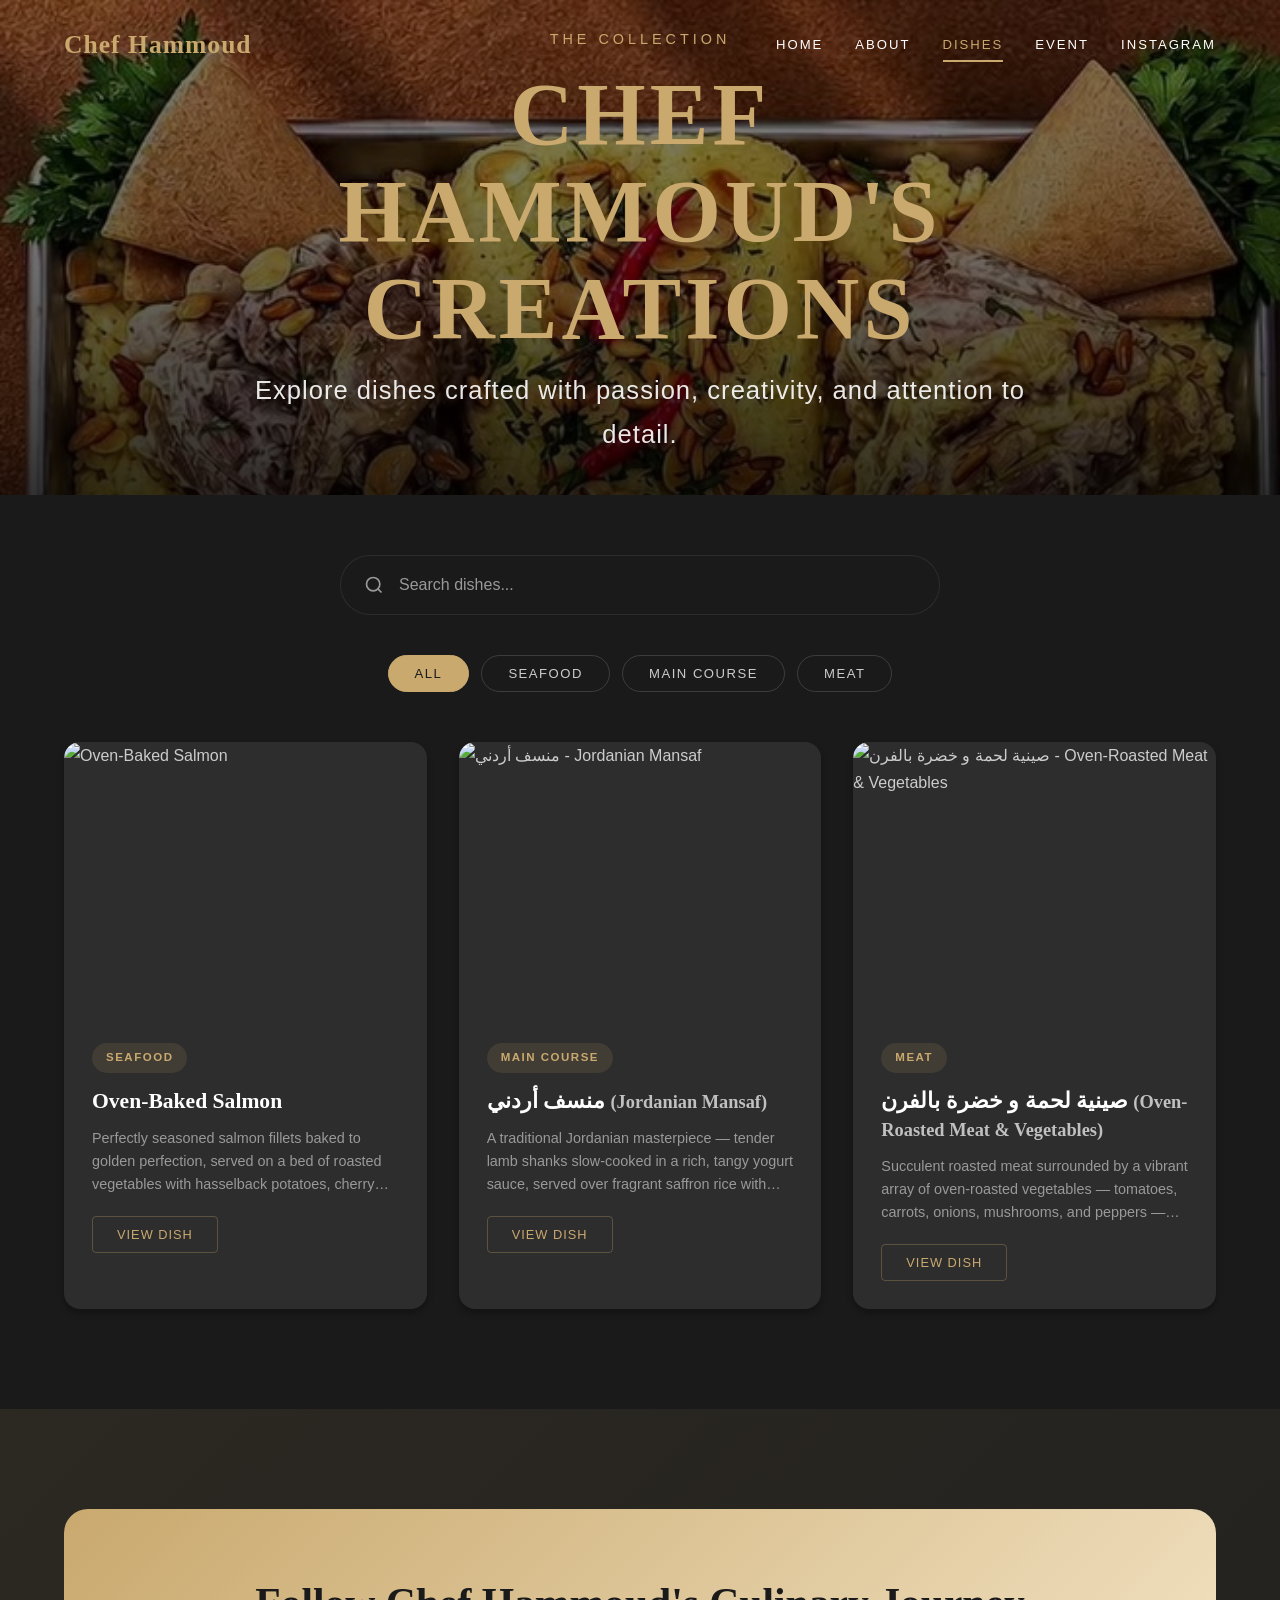
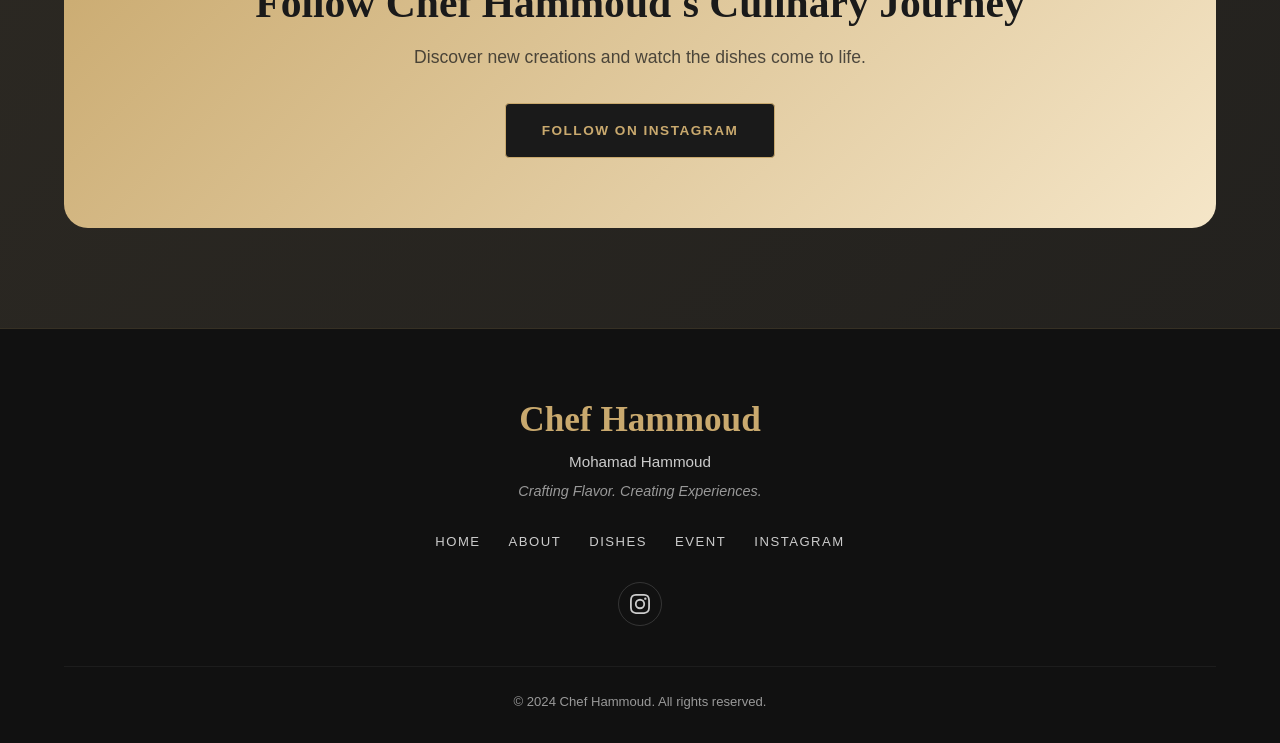
==== commit d0eabd55: "Update dishes.html" ====
--- a/dishes.html
+++ b/dishes.html
@@ -44,7 +44,7 @@
     </nav>
 
     <!-- Dishes Hero -->
-    <section class="dishes-hero" style="background-image: url('images/dish2.jpg')">
+    <section class="dishes-hero" style="background-image: url('dish2.jpg')">
         <div class="hero-overlay"></div>
         <div class="hero-content">
             <span class="hero-label reveal">The Collection</span>
@@ -131,6 +131,6 @@
         <svg viewBox="0 0 24 24" width="24" height="24" fill="none" stroke="currentColor" stroke-width="2"><path d="M18 15l-6-6-6 6"/></svg>
     </button>
 
-    <script src="js/script.js"></script>
+    <script src="script.js"></script>
 </body>
 </html>
